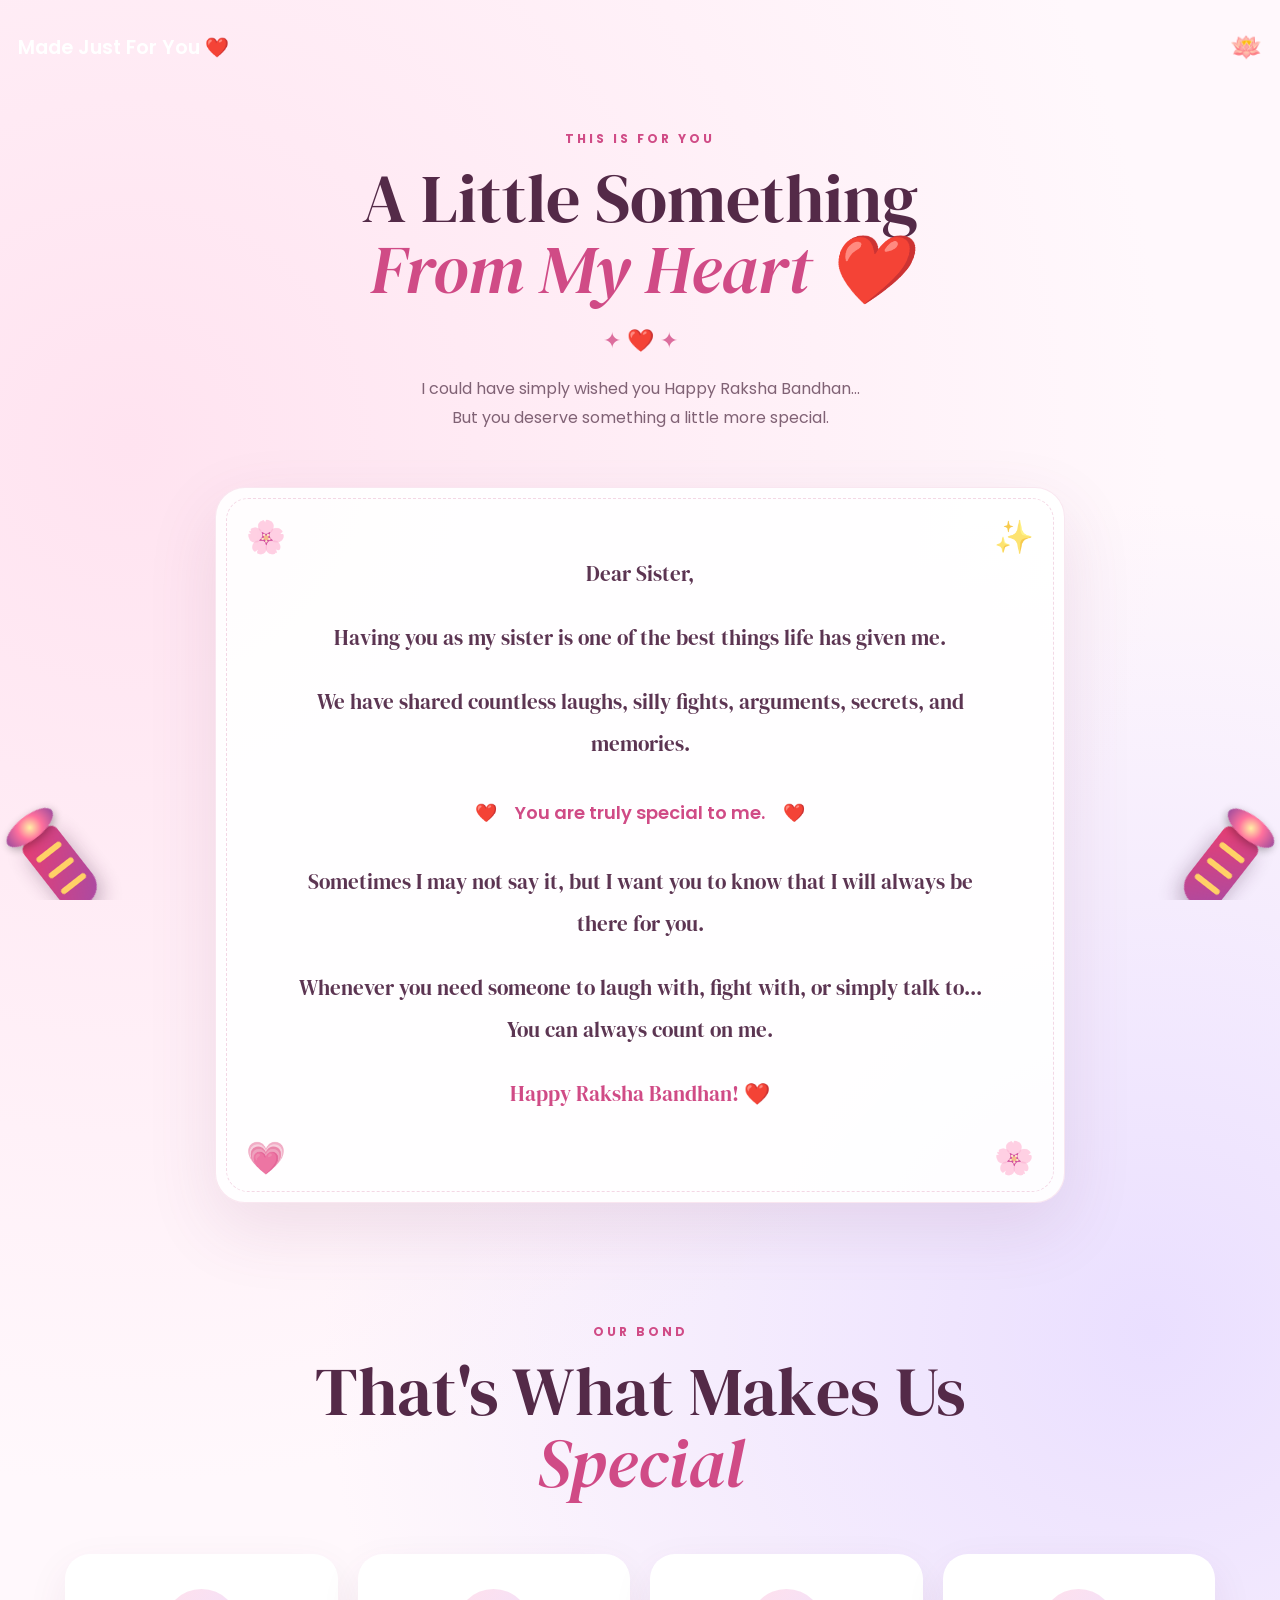
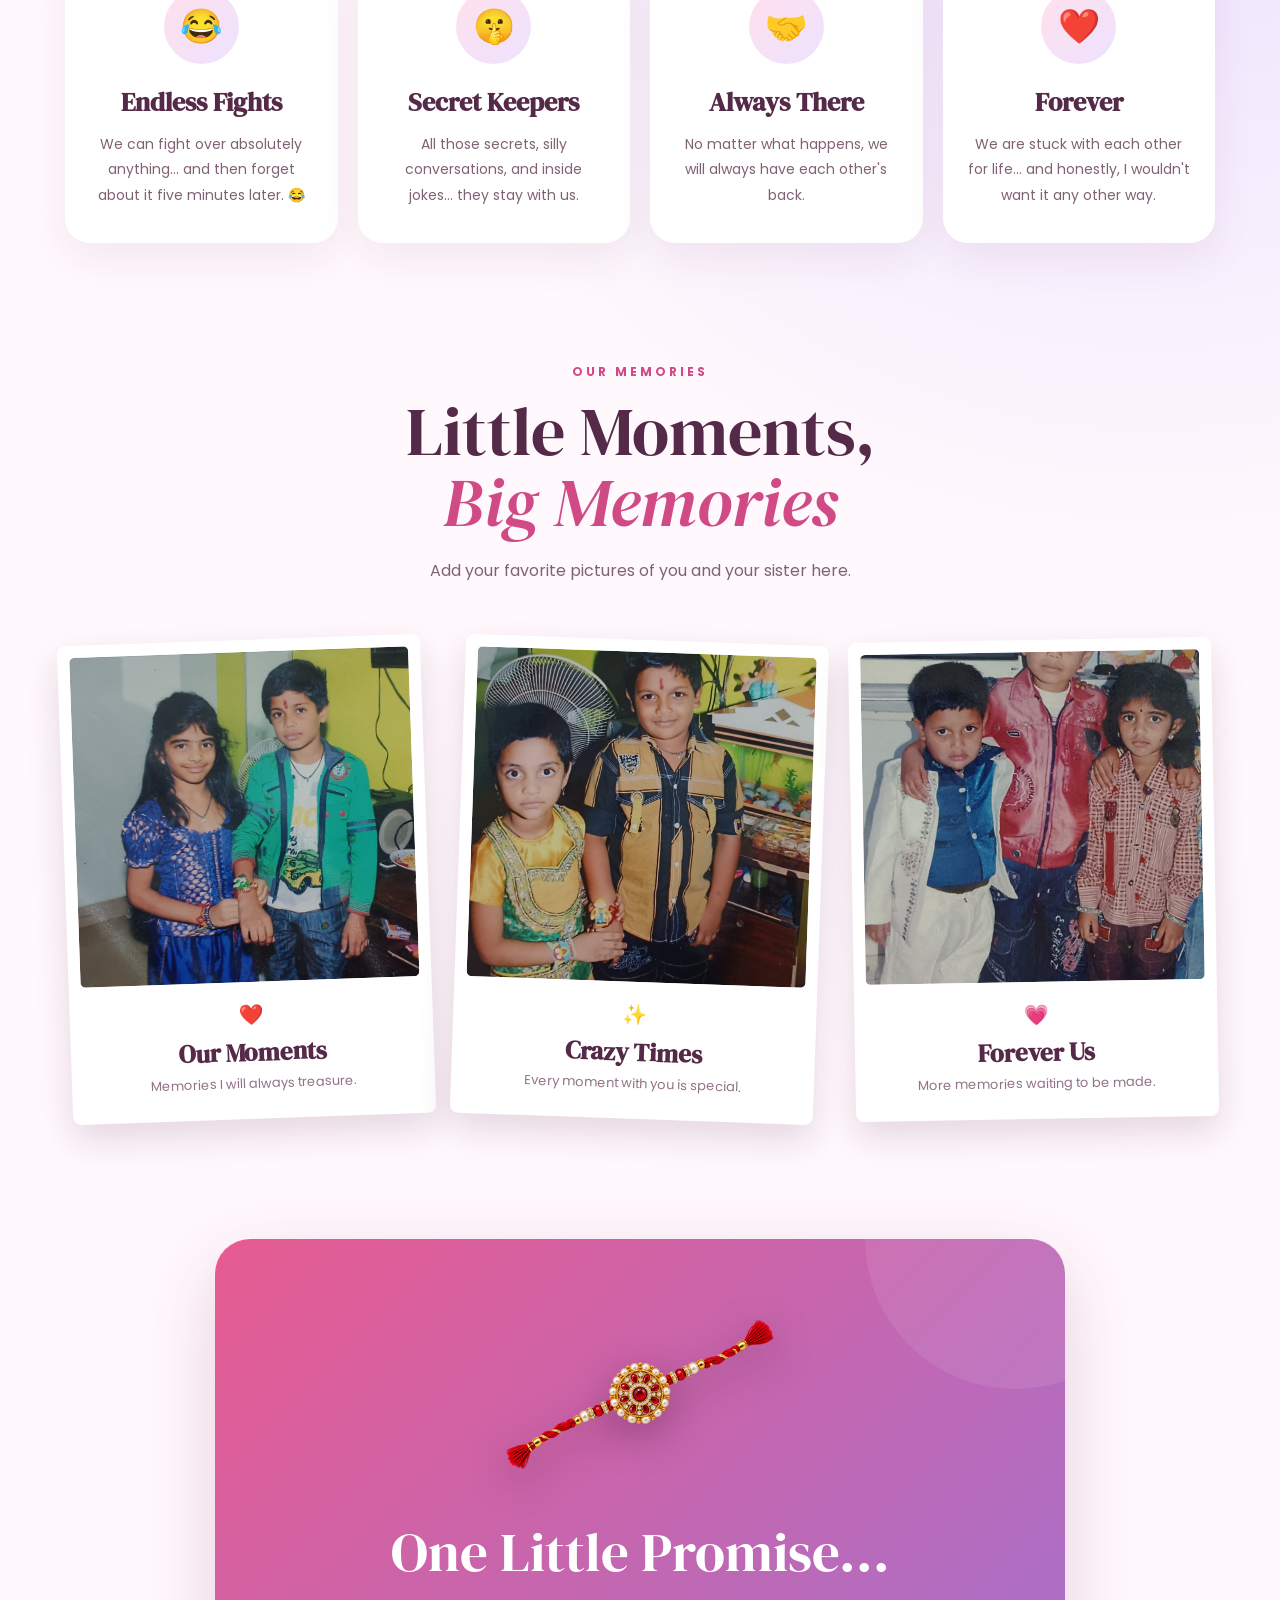
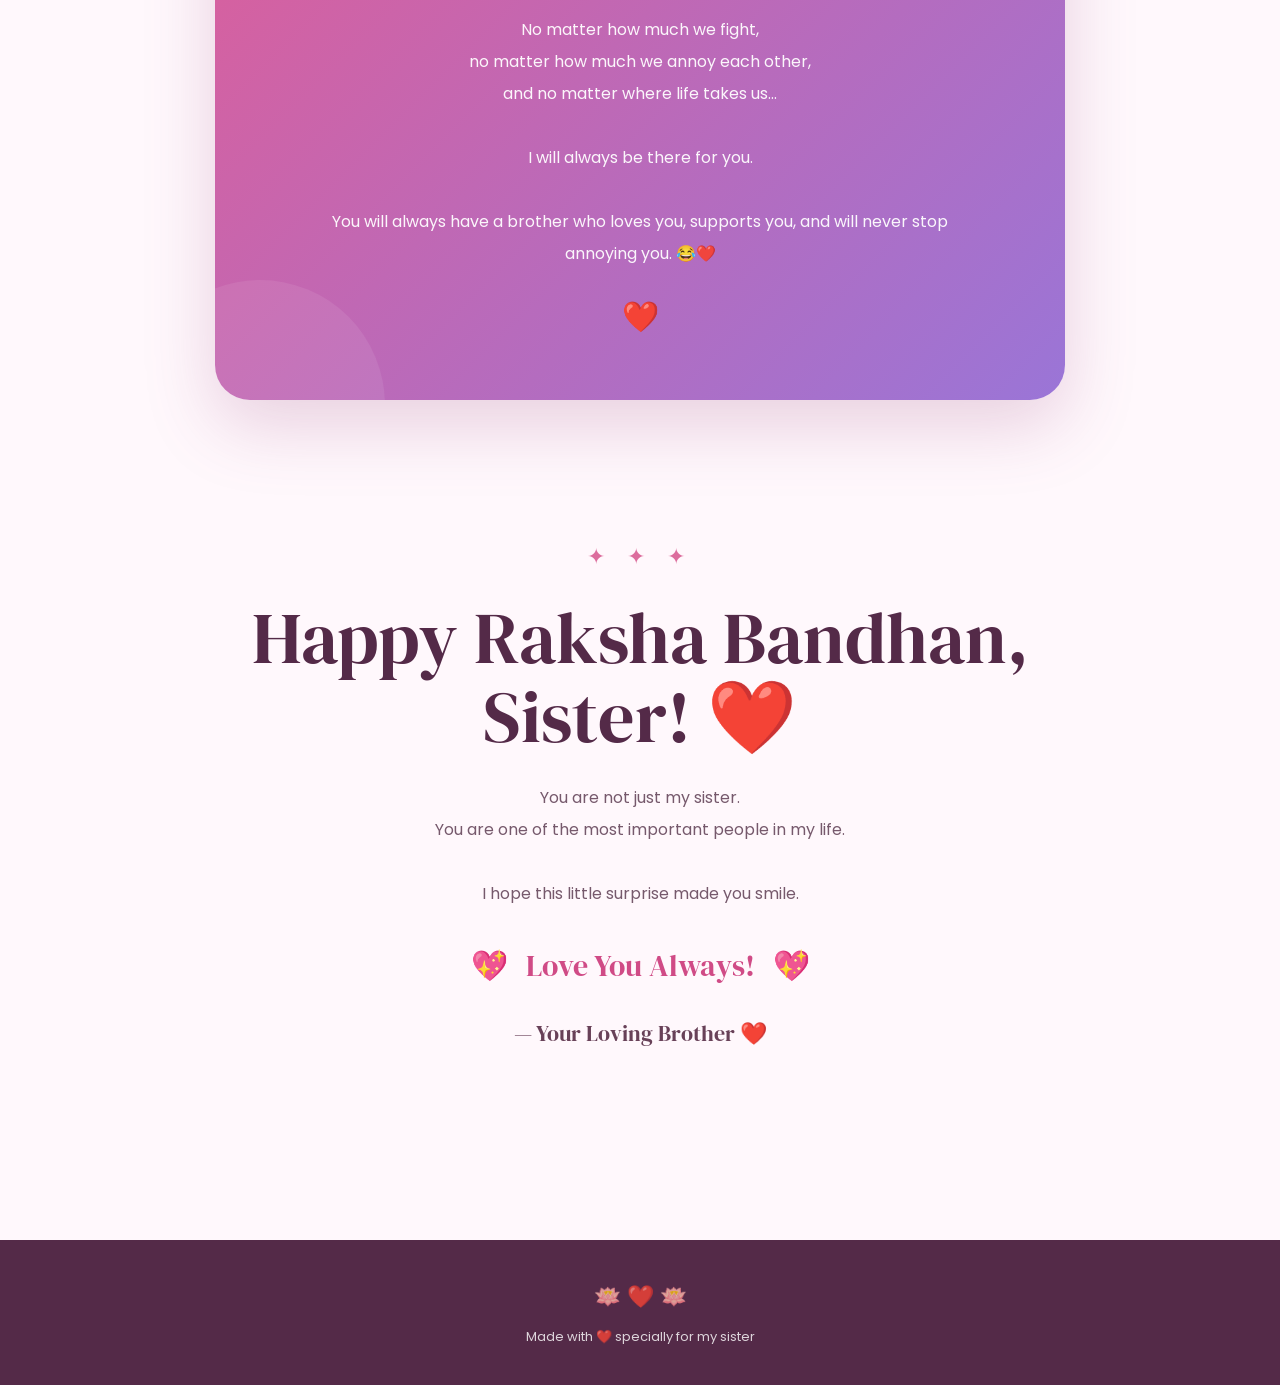
==== surprise.html @ 64386f57 "Create Raksha Bandhan surprise website" ====
<!DOCTYPE html>
<html lang="en">

<head>

    <meta charset="UTF-8">

    <meta
        name="viewport"
        content="width=device-width, initial-scale=1.0">

    <title>Your Surprise ❤️</title>

    <link
        rel="preconnect"
        href="https://fonts.googleapis.com">

    <link
        rel="preconnect"
        href="https://fonts.gstatic.com"
        crossorigin>

    <link
        href="https://fonts.googleapis.com/css2?family=DM+Serif+Display:ital@0;1&family=Poppins:wght@300;400;500;600;700&display=swap"
        rel="stylesheet">

    <!-- IMPORTANT -->
    <link
        rel="stylesheet"
        href="./styles.css">

</head>


<body>


    <!-- =================================================
         PARTY POPPER AREA
         JavaScript will create the confetti here
    ================================================== -->

    <div
        id="partyPopper"
        class="party-popper">

        <div class="popper popper-left">

            <div class="popper-body"></div>

            <div class="popper-opening"></div>

        </div>


        <div class="popper popper-right">

            <div class="popper-body"></div>

            <div class="popper-opening"></div>

        </div>


        <div class="confetti-container"></div>

    </div>



    <!-- =================================================
         FLOATING BACKGROUND
    ================================================== -->

    <div class="floating-elements">

        <span>❤️</span>
        <span>✨</span>
        <span>🌸</span>
        <span>💗</span>
        <span>✨</span>
        <span>🌸</span>
        <span>❤️</span>
        <span>💫</span>

    </div>



    <!-- =================================================
         NAVBAR
    ================================================== -->

    <nav class="navbar">

        <div class="logo">
            Made Just For You ❤️
        </div>

        <div class="nav-rakhi">
            🪷
        </div>

    </nav>



    <!-- =================================================
         MAIN
    ================================================== -->

    <main class="surprise-section">

        <div class="section-container">



            <!-- =================================================
                 INTRO
            ================================================== -->

            <section class="section-heading">

                <div class="section-label">
                    THIS IS FOR YOU
                </div>


                <h1>

                    A Little Something

                    <span>
                        From My Heart ❤️
                    </span>

                </h1>


                <div class="heading-line">
                    ✦ ❤️ ✦
                </div>


                <p class="section-description">

                    I could have simply wished you
                    Happy Raksha Bandhan...

                    <br>

                    But you deserve something
                    a little more special.

                </p>

            </section>



            <!-- =================================================
                 LETTER
            ================================================== -->

            <section class="letter-card">


                <!-- Decorations -->

                <div class="letter-decoration top-left">
                    🌸
                </div>

                <div class="letter-decoration top-right">
                    ✨
                </div>

                <div class="letter-decoration bottom-left">
                    💗
                </div>

                <div class="letter-decoration bottom-right">
                    🌸
                </div>



                <!-- Letter -->

                <div class="letter-content">


                    <p>
                        Dear Sister,
                    </p>


                    <p>

                        Having you as my sister is
                        one of the best things life
                        has given me.

                    </p>


                    <p>

                        We have shared countless
                        laughs, silly fights,
                        arguments, secrets,
                        and memories.

                    </p>


                    <div class="special-message">

                        <span>❤️</span>

                        You are truly special to me.

                        <span>❤️</span>

                    </div>


                    <p>

                        Sometimes I may not say it,
                        but I want you to know that
                        I will always be there for you.

                    </p>


                    <p>

                        Whenever you need someone
                        to laugh with, fight with,
                        or simply talk to...

                        <br>

                        You can always count on me.

                    </p>


                    <p class="letter-ending">

                        Happy Raksha Bandhan! ❤️

                    </p>

                </div>

            </section>



            <!-- =================================================
                 OUR BOND
            ================================================== -->

            <section class="bond-section">


                <div class="section-heading">

                    <div class="section-label">
                        OUR BOND
                    </div>


                    <h2>

                        That's What Makes Us

                        <span>
                            Special
                        </span>

                    </h2>

                </div>



                <div class="bond-cards">


                    <!-- Card 1 -->

                    <div class="bond-card">

                        <div class="bond-icon">
                            😂
                        </div>


                        <h3>
                            Endless Fights
                        </h3>


                        <p>

                            We can fight over
                            absolutely anything...

                            and then forget about it
                            five minutes later. 😂

                        </p>

                    </div>



                    <!-- Card 2 -->

                    <div class="bond-card">

                        <div class="bond-icon">
                            🤫
                        </div>


                        <h3>
                            Secret Keepers
                        </h3>


                        <p>

                            All those secrets,
                            silly conversations,
                            and inside jokes...

                            they stay with us.

                        </p>

                    </div>



                    <!-- Card 3 -->

                    <div class="bond-card">

                        <div class="bond-icon">
                            🤝
                        </div>


                        <h3>
                            Always There
                        </h3>


                        <p>

                            No matter what happens,
                            we will always have
                            each other's back.

                        </p>

                    </div>



                    <!-- Card 4 -->

                    <div class="bond-card">

                        <div class="bond-icon">
                            ❤️
                        </div>


                        <h3>
                            Forever
                        </h3>


                        <p>

                            We are stuck with each
                            other for life...

                            and honestly,
                            I wouldn't want it any other way.

                        </p>

                    </div>


                </div>

            </section>



            <!-- =================================================
                 MEMORIES
            ================================================== -->

            <section class="memory-section">


                <div class="section-heading">

                    <div class="section-label">
                        OUR MEMORIES
                    </div>


                    <h2>

                        Little Moments,

                        <span>
                            Big Memories
                        </span>

                    </h2>


                    <p class="section-description">

                        Add your favorite pictures
                        of you and your sister here.

                    </p>

                </div>



                <div class="memory-grid">


                    <!-- PHOTO 1 -->

                    <div class="memory-photo">

                        <div class="photo-frame">

                            <img
                                src="images/photo1.jpg"
                                alt="Beautiful memory">

                        </div>


                        <div class="photo-caption">

                            <span>
                                ❤️
                            </span>


                            <h3>
                                Our Moments
                            </h3>


                            <p>
                                Memories I will always treasure.
                            </p>

                        </div>

                    </div>



                    <!-- PHOTO 2 -->

                    <div class="memory-photo">

                        <div class="photo-frame">

                            <img
                                src="images/photo2.jpg"
                                alt="Beautiful memory">

                        </div>


                        <div class="photo-caption">

                            <span>
                                ✨
                            </span>


                            <h3>
                                Crazy Times
                            </h3>


                            <p>
                                Every moment with you is special.
                            </p>

                        </div>

                    </div>



                    <!-- PHOTO 3 -->

                    <div class="memory-photo">

                        <div class="photo-frame">

                            <img
                                src="images/photo3.jpg"
                                alt="Beautiful memory">

                        </div>


                        <div class="photo-caption">

                            <span>
                                💗
                            </span>


                            <h3>
                                Forever Us
                            </h3>


                            <p>
                                More memories waiting to be made.
                            </p>

                        </div>

                    </div>


                </div>

            </section>



            <!-- =================================================
                 ONE LITTLE PROMISE
            ================================================== -->

            <section class="promise-section">


                <div class="promise-card">


                    <!-- REAL RAKHI -->

                    <div class="promise-rakhi">

                        <img
                            src="images/rakhi.png"
                            alt="Traditional Raksha Bandhan Rakhi">

                    </div>



                    <h2>
                        One Little Promise...
                    </h2>



                    <p>

                        No matter how much we fight,

                        <br>

                        no matter how much we
                        annoy each other,

                        <br>

                        and no matter where life
                        takes us...

                        <br><br>

                        I will always be there for you.

                        <br><br>

                        You will always have a brother
                        who loves you, supports you,
                        and will never stop annoying you. 😂❤️

                    </p>



                    <div class="promise-heart">
                        ❤️
                    </div>


                </div>

            </section>



            <!-- =================================================
                 FINAL MESSAGE
            ================================================== -->

            <section class="final-section">


                <div class="final-decoration">
                    ✦ ✦ ✦
                </div>



                <h2>

                    Happy Raksha Bandhan,

                    <br>

                    Sister! ❤️

                </h2>



                <p>

                    You are not just my sister.

                    <br>

                    You are one of the most
                    important people in my life.

                    <br><br>

                    I hope this little surprise
                    made you smile.

                </p>



                <div class="final-message">

                    <span>💖</span>

                    Love You Always!

                    <span>💖</span>

                </div>



                <p class="signature">

                    — Your Loving Brother ❤️

                </p>


            </section>


        </div>

    </main>



    <!-- =================================================
         FOOTER
    ================================================== -->

    <footer>

        <div class="footer-rakhi">
            🪷 ❤️ 🪷
        </div>


        Made with ❤️ specially
        for my sister


    </footer>



    <!-- =================================================
         JAVASCRIPT
    ================================================== -->

    <script
        src="script.js">
    </script>


</body>

</html>
---- styles.css ----
/* =========================================================
   RAKSHA BANDHAN WEBSITE
   COMPLETE RESPONSIVE STYLES
   Desktop + Android + iPhone
========================================================= */


/* =========================================================
   RESET
========================================================= */

* {
    margin: 0;
    padding: 0;
    box-sizing: border-box;
}

html {
    width: 100%;
    min-height: 100%;
    scroll-behavior: smooth;
}

body {
    width: 100%;
    min-height: 100vh;

    overflow-x: hidden;

    font-family: "Poppins", sans-serif;

    background: #fff7fb;

    color: #542a48;
}

a {
    text-decoration: none;
    color: inherit;
}

img {
    max-width: 100%;
    display: block;
}


/* =========================================================
   FLOATING BACKGROUND ELEMENTS
========================================================= */

.floating-elements {
    position: fixed;

    inset: 0;

    width: 100%;
    height: 100%;

    overflow: hidden;

    pointer-events: none;

    z-index: 1;
}

.floating-elements span {
    position: absolute;

    bottom: -60px;

    font-size: 24px;

    opacity: 0.45;

    animation:
        floatUp
        12s
        linear
        infinite;
}

.floating-elements span:nth-child(1) {
    left: 5%;
    animation-duration: 12s;
}

.floating-elements span:nth-child(2) {
    left: 18%;
    animation-duration: 15s;
    animation-delay: 2s;
}

.floating-elements span:nth-child(3) {
    left: 31%;
    animation-duration: 13s;
    animation-delay: 4s;
}

.floating-elements span:nth-child(4) {
    left: 45%;
    animation-duration: 17s;
    animation-delay: 1s;
}

.floating-elements span:nth-child(5) {
    left: 58%;
    animation-duration: 14s;
    animation-delay: 3s;
}

.floating-elements span:nth-child(6) {
    left: 72%;
    animation-duration: 18s;
    animation-delay: 5s;
}

.floating-elements span:nth-child(7) {
    left: 84%;
    animation-duration: 13s;
    animation-delay: 2s;
}

.floating-elements span:nth-child(8) {
    left: 94%;
    animation-duration: 16s;
    animation-delay: 6s;
}

@keyframes floatUp {

    0% {
        transform:
            translateY(0)
            rotate(0deg);

        opacity: 0;
    }

    15% {
        opacity: 0.45;
    }

    80% {
        opacity: 0.45;
    }

    100% {
        transform:
            translateY(-120vh)
            rotate(360deg);

        opacity: 0;
    }
}


/* =========================================================
   NAVBAR
========================================================= */

.navbar {
    position: absolute;

    top: 0;
    left: 0;

    width: 100%;

    padding:
        28px clamp(20px, 7vw, 110px);

    display: flex;

    align-items: center;

    justify-content: space-between;

    z-index: 20;

    color: white;
}

.logo {
    font-size:
        clamp(15px, 1.5vw, 20px);

    font-weight: 600;

    white-space: nowrap;
}

.nav-rakhi {
    font-size: 26px;

    animation:
        gentleRotate
        4s
        ease-in-out
        infinite;
}

@keyframes gentleRotate {

    0%,
    100% {
        transform:
            rotate(-8deg);
    }

    50% {
        transform:
            rotate(8deg);
    }
}


/* =========================================================
   FIRST PAGE — HERO
========================================================= */

.hero {

    position: relative;

    width: 100%;

    min-height: 100vh;

    min-height: 100svh;

    display: flex;

    align-items: center;

    justify-content: center;

    text-align: center;

    padding:
        110px 20px 60px;

    color: white;

    overflow: hidden;

    background:

        radial-gradient(
            circle at 15% 20%,
            rgba(255,255,255,0.22),
            transparent 25%
        ),

        radial-gradient(
            circle at 85% 75%,
            rgba(255,255,255,0.16),
            transparent 28%
        ),

        linear-gradient(
            135deg,
            #ff7095 0%,
            #e85d9d 48%,
            #8f73d8 100%
        );
}


/* Large background circle */

.hero::before {

    content: "";

    position: absolute;

    width:
        min(520px, 55vw);

    height:
        min(520px, 55vw);

    border-radius: 50%;

    background:
        rgba(255,255,255,0.08);

    top: -220px;

    right: -150px;
}


/* Small background circle */

.hero::after {

    content: "";

    position: absolute;

    width:
        min(380px, 45vw);

    height:
        min(380px, 45vw);

    border-radius: 50%;

    background:
        rgba(255,255,255,0.07);

    bottom: -180px;

    left: -100px;
}


/* =========================================================
   HERO CONTENT
========================================================= */

.hero-content {

    position: relative;

    z-index: 5;

    width: 100%;

    max-width: 1000px;

    margin: auto;

    animation:
        heroAppear
        1s
        ease;
}

@keyframes heroAppear {

    from {
        opacity: 0;

        transform:
            translateY(25px);
    }

    to {
        opacity: 1;

        transform:
            translateY(0);
    }
}


/* =========================================================
   TOP DECORATION
========================================================= */

.top-decoration {

    margin-bottom: 24px;

    font-size:
        clamp(13px, 1.5vw, 18px);

    letter-spacing: 6px;

    opacity: 0.95;
}


/* =========================================================
   SMALL HEADING
========================================================= */

.small-heading {

    margin-bottom: 18px;

    font-size:
        clamp(10px, 1.2vw, 14px);

    font-weight: 600;

    letter-spacing: 4px;

    line-height: 1.5;
}


/* =========================================================
   MAIN TITLE
========================================================= */

.hero h1 {

    margin: 0;

    font-family:
        "DM Serif Display",
        serif;

    font-size:
        clamp(60px, 9vw, 105px);

    font-weight: 400;

    line-height: 0.95;

    text-shadow:
        0 8px 30px
        rgba(70,10,50,0.18);
}

.hero h1 span {

    display: block;

    margin-top: 12px;

    font-style: italic;

    color: white;
}


/* =========================================================
   RAKHI
========================================================= */

.rakhi-icon {

    width:
        clamp(210px, 24vw, 320px);

    height:
        clamp(170px, 19vw, 240px);

    margin:
        22px auto 12px;

    display: flex;

    align-items: center;

    justify-content: center;

    animation:
        rakhiFloat
        4s
        ease-in-out
        infinite;
}

.rakhi-icon img {

    width: 100%;

    height: 100%;

    object-fit: contain;

    filter:
        drop-shadow(
            0 15px 22px
            rgba(60,15,50,0.28)
        );

    transition:
        transform 0.4s ease;
}

.rakhi-icon img:hover {

    transform:
        scale(1.06)
        rotate(-2deg);
}

@keyframes rakhiFloat {

    0%,
    100% {
        transform:
            translateY(0);
    }

    50% {
        transform:
            translateY(-8px);
    }
}


/* =========================================================
   SISTER TITLE
========================================================= */

.hero h2 {

    margin:
        8px auto 18px;

    font-family:
        "DM Serif Display",
        serif;

    font-size:
        clamp(28px, 4vw, 46px);

    font-weight: 400;

    line-height: 1.2;
}


/* =========================================================
   DESCRIPTION
========================================================= */

.hero-description {

    width:
        min(700px, 100%);

    margin:
        0 auto;

    font-size:
        clamp(13px, 1.5vw, 17px);

    line-height: 1.8;

    color:
        rgba(255,255,255,0.94);
}

.special-line {

    margin-top: 22px;
}


/* =========================================================
   SURPRISE BUTTON
========================================================= */

.surprise-button {

    display: inline-flex;

    align-items: center;

    justify-content: center;

    gap: 10px;

    min-height: 56px;

    margin-top: 28px;

    padding:
        15px 30px;

    border-radius: 100px;

    background: white;

    color: #d44f8c;

    font-size: 16px;

    font-weight: 700;

    box-shadow:
        0 14px 35px
        rgba(0,0,0,0.20);

    transition:
        transform 0.25s ease,
        box-shadow 0.25s ease;
}

.surprise-button:hover {

    transform:
        translateY(-5px)
        scale(1.03);

    box-shadow:
        0 20px 45px
        rgba(0,0,0,0.25);
}

.surprise-button:active {

    transform:
        scale(0.96);
}

.surprise-button span {

    font-size: 20px;
}


/* =========================================================
   SECOND PAGE
========================================================= */

.surprise-section {

    position: relative;

    min-height: 100vh;

    padding:
        130px 20px 80px;

    background:

        radial-gradient(
            circle at 10% 10%,
            #ffe3f0,
            transparent 25%
        ),

        radial-gradient(
            circle at 90% 30%,
            #eadfff,
            transparent 25%
        ),

        #fff8fc;
}

.section-container {

    position: relative;

    z-index: 3;

    max-width: 1150px;

    margin: auto;
}


/* =========================================================
   SECOND PAGE HEADINGS
========================================================= */

.section-heading {

    text-align: center;

    margin-bottom: 55px;
}

.section-label {

    color: #d04b86;

    font-size: 12px;

    font-weight: 700;

    letter-spacing: 3px;

    margin-bottom: 15px;
}

.section-heading h1,
.section-heading h2 {

    font-family:
        "DM Serif Display",
        serif;

    font-size:
        clamp(42px, 6vw, 68px);

    line-height: 1.05;

    font-weight: 400;

    color: #542a48;
}

.section-heading h1 span,
.section-heading h2 span {

    display: block;

    color: #d04b86;

    font-style: italic;
}

.heading-line {

    margin-top: 18px;

    color: #dc6d9d;

    font-size: 22px;
}

.section-description {

    max-width: 650px;

    margin:
        18px auto 0;

    color: #806275;

    font-size: 16px;

    line-height: 1.8;
}


/* =========================================================
   LETTER CARD
========================================================= */

.letter-card {

    position: relative;

    max-width: 850px;

    margin: 0 auto;

    padding:
        65px 75px;

    background:
        rgba(255,255,255,0.92);

    border:
        1px solid
        rgba(220,120,170,0.18);

    border-radius: 30px;

    box-shadow:
        0 25px 70px
        rgba(125,61,110,0.12);

    overflow: hidden;
}

.letter-card::before {

    content: "";

    position: absolute;

    inset: 10px;

    border:
        1px dashed
        rgba(211,102,153,0.25);

    border-radius: 22px;

    pointer-events: none;
}

.letter-content {

    position: relative;

    z-index: 2;

    font-family:
        "DM Serif Display",
        serif;

    font-size: 21px;

    line-height: 2;

    text-align: center;

    color: #5c3552;
}

.letter-content p {

    margin-bottom: 22px;
}

.special-message {

    display: flex;

    align-items: center;

    justify-content: center;

    gap: 18px;

    margin:
        30px 0;

    font-family:
        "Poppins",
        sans-serif;

    font-size: 18px;

    font-weight: 600;

    color: #d04b86;
}

.special-message span {

    animation:
        heartBeat
        1.5s
        infinite;
}

@keyframes heartBeat {

    0%,
    100% {
        transform:
            scale(1);
    }

    25% {
        transform:
            scale(1.2);
    }

    50% {
        transform:
            scale(1);
    }

    75% {
        transform:
            scale(1.15);
    }
}

.letter-ending {

    color: #d04b86;
}


/* =========================================================
   LETTER DECORATIONS
========================================================= */

.letter-decoration {

    position: absolute;

    font-size: 32px;

    opacity: 0.7;

    z-index: 3;
}

.top-left {
    top: 25px;
    left: 30px;
}

.top-right {
    top: 25px;
    right: 30px;
}

.bottom-left {
    bottom: 20px;
    left: 30px;
}

.bottom-right {
    bottom: 20px;
    right: 30px;
}


/* =========================================================
   OUR BOND
========================================================= */

.bond-section {

    margin-top: 120px;
}

.bond-cards {

    display: grid;

    grid-template-columns:
        repeat(4, 1fr);

    gap: 20px;
}

.bond-card {

    background: white;

    padding:
        35px 25px;

    border-radius: 25px;

    text-align: center;

    box-shadow:
        0 15px 40px
        rgba(100,40,90,0.08);

    transition:
        transform 0.3s ease,
        box-shadow 0.3s ease;
}

.bond-card:hover {

    transform:
        translateY(-10px);

    box-shadow:
        0 25px 50px
        rgba(100,40,90,0.15);
}

.bond-icon {

    width: 75px;

    height: 75px;

    margin:
        0 auto 20px;

    display: flex;

    align-items: center;

    justify-content: center;

    border-radius: 50%;

    background:
        linear-gradient(
            135deg,
            #ffe0ec,
            #eee2ff
        );

    font-size: 34px;
}

.bond-card h3 {

    font-family:
        "DM Serif Display",
        serif;

    font-size: 26px;

    color: #542a48;

    margin-bottom: 12px;
}

.bond-card p {

    color: #806275;

    font-size: 14px;

    line-height: 1.8;
}


/* =========================================================
   MEMORIES
========================================================= */

.memory-section {

    margin-top: 120px;
}

.memory-grid {

    display: grid;

    grid-template-columns:
        repeat(3, 1fr);

    gap: 30px;
}

.memory-photo {

    background: white;

    padding:
        12px 12px 25px;

    border-radius: 8px;

    box-shadow:
        0 15px 35px
        rgba(80,30,70,0.15);

    transform:
        rotate(-2deg);

    transition:
        transform 0.4s ease,
        box-shadow 0.4s ease;

    cursor: pointer;
}

.memory-photo:nth-child(2) {

    transform:
        rotate(2deg);
}

.memory-photo:nth-child(3) {

    transform:
        rotate(-1deg);
}

.memory-photo:hover {

    transform:
        translateY(-12px)
        rotate(0deg)
        scale(1.03);

    box-shadow:
        0 25px 50px
        rgba(80,30,70,0.22);
}

.photo-frame {

    width: 100%;

    height: 330px;

    overflow: hidden;

    border-radius: 5px;

    background: #f5e8ef;
}

.photo-frame img {

    width: 100%;

    height: 100%;

    object-fit: cover;

    transition:
        transform 0.6s ease;
}

.memory-photo:hover
.photo-frame img {

    transform:
        scale(1.08);
}

.photo-caption {

    text-align: center;

    padding-top: 18px;
}

.photo-caption span {

    font-size: 20px;
}

.photo-caption h3 {

    font-family:
        "DM Serif Display",
        serif;

    font-size: 25px;

    color: #542a48;

    margin: 5px 0;
}

.photo-caption p {

    color: #927287;

    font-size: 13px;
}


/* =========================================================
   PROMISE SECTION
========================================================= */

.promise-section {

    margin-top: 120px;

    display: flex;

    justify-content: center;
}

.promise-card {

    position: relative;

    width: 100%;

    max-width: 850px;

    padding:
        60px 40px;

    text-align: center;

    border-radius: 35px;

    color: white;

    background:
        linear-gradient(
            135deg,
            #e65b91,
            #9a75d7
        );

    box-shadow:
        0 25px 70px
        rgba(150,65,125,0.22);

    overflow: hidden;
}

.promise-card::before {

    content: "";

    position: absolute;

    width: 300px;

    height: 300px;

    border-radius: 50%;

    background:
        rgba(255,255,255,0.08);

    top: -150px;

    right: -100px;
}

.promise-card::after {

    content: "";

    position: absolute;

    width: 250px;

    height: 250px;

    border-radius: 50%;

    background:
        rgba(255,255,255,0.08);

    bottom: -130px;

    left: -80px;
}


/* =========================================================
   PROMISE RAKHI
========================================================= */

.promise-rakhi {

    position: relative;

    z-index: 3;

    width: 270px;

    height: 190px;

    margin:
        0 auto 25px;

    display: flex;

    align-items: center;

    justify-content: center;

    animation:
        rakhiFloat
        4s
        ease-in-out
        infinite;
}

.promise-rakhi img {

    width: 100%;

    height: 100%;

    object-fit: contain;

    filter:
        drop-shadow(
            0 12px 20px
            rgba(50,10,40,0.35)
        );
}

.promise-card h2 {

    position: relative;

    z-index: 3;

    font-family:
        "DM Serif Display",
        serif;

    font-size:
        clamp(38px, 5vw, 55px);

    font-weight: 400;
}

.promise-card p {

    position: relative;

    z-index: 3;

    max-width: 650px;

    margin:
        25px auto 0;

    font-size: 16px;

    line-height: 2;

    color:
        rgba(255,255,255,0.94);
}

.promise-heart {

    position: relative;

    z-index: 3;

    margin-top: 25px;

    font-size: 30px;

    animation:
        heartBeat
        1.5s
        infinite;
}


/* =========================================================
   FINAL SECTION
========================================================= */

.final-section {

    padding:
        140px 20px 80px;

    text-align: center;
}

.final-decoration {

    color: #dc6d9d;

    font-size: 22px;

    letter-spacing: 8px;

    margin-bottom: 25px;
}

.final-section h2 {

    font-family:
        "DM Serif Display",
        serif;

    font-size:
        clamp(45px, 7vw, 72px);

    font-weight: 400;

    line-height: 1.1;

    color: #542a48;
}

.final-section > p {

    max-width: 650px;

    margin:
        25px auto;

    color: #76596c;

    font-size: 16px;

    line-height: 2;
}

.final-message {

    display: flex;

    align-items: center;

    justify-content: center;

    gap: 18px;

    margin-top: 35px;

    font-family:
        "DM Serif Display",
        serif;

    font-size: 30px;

    color: #d04b86;
}

.signature {

    font-family:
        "DM Serif Display",
        serif;

    font-size: 22px !important;

    color: #684158 !important;
}


/* =========================================================
   FOOTER
========================================================= */

footer {

    position: relative;

    z-index: 5;

    padding:
        35px 20px;

    text-align: center;

    background:
        #542a48;

    color:
        rgba(255,255,255,0.8);

    font-size: 13px;

    line-height: 2;
}

.footer-rakhi {

    font-size: 22px;

    margin-bottom: 5px;
}


/* =========================================================
   PARTY POPPERS
========================================================= */

.party-popper {

    position: fixed;

    inset: 0;

    width: 100%;

    height: 100%;

    pointer-events: none;

    overflow: hidden;

    z-index: 9999;
}

.popper {

    position: absolute;

    bottom: -120px;

    width: 65px;

    height: 115px;

    z-index: 10000;
}

.popper-left {

    left: 20px;

    transform:
        rotate(-38deg);

    animation:
        popperLeft
        0.8s
        cubic-bezier(.2,.8,.3,1)
        forwards;
}

.popper-right {

    right: 20px;

    transform:
        rotate(38deg);

    animation:
        popperRight
        0.8s
        cubic-bezier(.2,.8,.3,1)
        forwards;
}

.popper-body {

    position: absolute;

    bottom: 0;

    left: 12px;

    width: 42px;

    height: 85px;

    border-radius:
        8px 8px 20px 20px;

    background:
        linear-gradient(
            135deg,
            #e83e72,
            #a74ba5
        );

    box-shadow:
        0 8px 20px
        rgba(60,20,60,0.3);
}

.popper-body::before {

    content: "";

    position: absolute;

    left: 6px;

    right: 6px;

    top: 18px;

    height: 6px;

    border-radius: 10px;

    background:
        #ffd166;

    box-shadow:
        0 20px 0 #ffd166,
        0 40px 0 #ffd166;
}

.popper-opening {

    position: absolute;

    top: 8px;

    left: 5px;

    width: 56px;

    height: 24px;

    border-radius: 50%;

    background:
        radial-gradient(
            circle,
            #fff0a6,
            #ff709d 40%,
            #94499d 100%
        );

    box-shadow:
        0 3px 8px
        rgba(0,0,0,0.3);
}

@keyframes popperLeft {

    0% {
        bottom: -120px;
    }

    100% {
        bottom: -15px;
    }
}

@keyframes popperRight {

    0% {
        bottom: -120px;
    }

    100% {
        bottom: -15px;
    }
}


/* =========================================================
   CONFETTI
========================================================= */

.confetti-container {

    position: absolute;

    inset: 0;

    overflow: hidden;

    pointer-events: none;
}

.confetti {

    position: absolute;

    opacity: 0;

    animation:
        confettiFly
        2.2s
        cubic-bezier(.15,.75,.3,1)
        forwards;
}

@keyframes confettiFly {

    0% {

        opacity: 1;

        transform:
            translate(0, 0)
            rotate(0deg)
            scale(0.5);
    }

    30% {

        opacity: 1;
    }

    70% {

        opacity: 1;
    }

    100% {

        opacity: 0;

        transform:
            translate(
                var(--confetti-x),
                var(--confetti-y)
            )
            rotate(
                var(--confetti-rotate)
            )
            scale(1);
    }
}


/* =========================================================
   TABLET
========================================================= */

@media (max-width: 900px) {

    .bond-cards {

        grid-template-columns:
            repeat(2, 1fr);
    }

    .memory-grid {

        grid-template-columns:
            repeat(2, 1fr);
    }
}


/* =========================================================
   MOBILE — ANDROID + IPHONE
========================================================= */

@media (max-width: 600px) {

    body {

        width: 100%;

        overflow-x: hidden;
    }


    /* Navbar */

    .navbar {

        padding:
            18px 18px;
    }

    .logo {

        font-size: 14px;
    }

    .nav-rakhi {

        font-size: 22px;
    }


    /* Hero */

    .hero {

        min-height: 100svh;

        padding:
            90px 18px 35px;
    }


    .hero::before {

        width: 330px;

        height: 330px;

        top: -160px;

        right: -160px;
    }

    .hero::after {

        width: 250px;

        height: 250px;

        bottom: -130px;

        left: -120px;
    }


    /* Decorations */

    .top-decoration {

        margin-bottom: 18px;

        font-size: 12px;

        letter-spacing: 3px;
    }


    .small-heading {

        margin-bottom: 14px;

        font-size: 9px;

        letter-spacing: 2.5px;
    }


    /* Main heading */

    .hero h1 {

        font-size:
            clamp(52px, 17vw, 72px);

        line-height: 0.92;
    }

    .hero h1 span {

        margin-top: 8px;
    }


    /* Rakhi */

    .rakhi-icon {

        width:
            min(245px, 72vw);

        height:
            min(180px, 48vw);

        margin:
            18px auto 8px;
    }


    /* Sister heading */

    .hero h2 {

        font-size:
            clamp(25px, 7.5vw, 34px);

        margin:
            7px auto 15px;
    }


    /* Description */

    .hero-description {

        width: 100%;

        max-width: 360px;

        font-size: 13px;

        line-height: 1.7;
    }

    .special-line {

        margin-top: 15px;
    }


    /* Button */

    .surprise-button {

        width:
            min(300px, 90vw);

        min-height: 53px;

        margin-top: 22px;

        padding:
            14px 20px;

        font-size: 14px;
    }


    /* Floating decorations */

    .floating-elements span {

        font-size: 19px;

        opacity: 0.35;
    }


    /* =====================================================
       SECOND PAGE MOBILE
    ===================================================== */

    .surprise-section {

        padding:
            110px 15px 60px;
    }


    .section-heading {

        margin-bottom: 40px;
    }


    .section-heading h1,
    .section-heading h2 {

        font-size:
            42px;

        line-height: 1.08;
    }


    .section-description {

        font-size: 14px;

        line-height: 1.7;
    }


    /* Letter */

    .letter-card {

        padding:
            50px 25px;

        border-radius: 24px;
    }


    .letter-content {

        font-size: 18px;

        line-height: 1.9;
    }


    .letter-decoration {

        font-size: 24px;
    }


    .special-message {

        font-size: 15px;

        gap: 10px;
    }


    /* Bond cards */

    .bond-section {

        margin-top: 80px;
    }


    .bond-cards {

        grid-template-columns: 1fr;

        gap: 18px;
    }


    .bond-card {

        padding:
            30px 22px;
    }


    /* Memories */

    .memory-section {

        margin-top: 80px;
    }


    .memory-grid {

        grid-template-columns: 1fr;

        gap: 25px;
    }


    .memory-photo,
    .memory-photo:nth-child(2),
    .memory-photo:nth-child(3) {

        transform:
            rotate(0deg);
    }


    .photo-frame {

        height: 300px;
    }


    /* Promise */

    .promise-section {

        margin-top: 80px;
    }


    .promise-card {

        padding:
            50px 25px;

        border-radius: 28px;
    }


    .promise-rakhi {

        width: 230px;

        height: 170px;
    }


    .promise-card h2 {

        font-size:
            40px;
    }


    .promise-card p {

        font-size: 14px;

        line-height: 1.9;
    }


    /* Final */

    .final-section {

        padding:
            100px 15px 60px;
    }


    .final-section h2 {

        font-size:
            48px;
    }


    .final-message {

        font-size:
            24px;

        gap: 10px;
    }


    /* Party poppers */

    .popper-left {

        left: -10px;
    }

    .popper-right {

        right: -10px;
    }
}


/* =========================================================
   SMALL PHONES
========================================================= */

@media (max-width: 380px) {

    .hero {

        padding:
            85px 14px 25px;
    }


    .navbar {

        padding:
            16px 14px;
    }


    .logo {

        font-size: 13px;
    }


    .nav-rakhi {

        font-size: 20px;
    }


    .top-decoration {

        font-size: 10px;

        letter-spacing: 2px;
    }


    .small-heading {

        font-size: 8px;

        letter-spacing: 2px;
    }


    .hero h1 {

        font-size:
            50px;
    }


    .rakhi-icon {

        width: 210px;

        height: 155px;
    }


    .hero h2 {

        font-size:
            25px;
    }


    .hero-description {

        font-size:
            12px;
    }


    .surprise-button {

        width: 90%;

        font-size:
            13px;
    }


    .section-heading h1,
    .section-heading h2 {

        font-size:
            36px;
    }


    .letter-card {

        padding:
            45px 20px;
    }


    .letter-content {

        font-size:
            17px;
    }


    .photo-frame {

        height:
            260px;
    }


    .promise-rakhi {

        width:
            210px;

        height:
            155px;
    }
}


/* =========================================================
   LANDSCAPE PHONE
========================================================= */

@media (max-height: 600px)
and (orientation: landscape) {

    .hero {

        min-height:
            100svh;

        padding:
            70px 25px 25px;
    }


    .navbar {

        padding:
            12px 25px;
    }


    .top-decoration {

        margin-bottom:
            8px;
    }


    .small-heading {

        margin-bottom:
            8px;
    }


    .hero h1 {

        font-size:
            clamp(40px, 9vw, 65px);
    }


    .rakhi-icon {

        width:
            170px;

        height:
            110px;

        margin:
            8px auto 3px;
    }


    .hero h2 {

        font-size:
            24px;

        margin:
            4px auto 8px;
    }


    .hero-description {

        font-size:
            12px;

        line-height:
            1.5;
    }


    .surprise-button {

        min-height:
            45px;

        margin-top:
            12px;

        padding:
            10px 20px;

        font-size:
            13px;
    }
}


/* =========================================================
   IPHONE SAFE AREA
========================================================= */

@supports (padding: env(safe-area-inset-bottom)) {

    .hero {

        padding-bottom:
            calc(
                35px +
                env(safe-area-inset-bottom)
            );
    }


    .navbar {

        padding-left:
            max(
                18px,
                env(safe-area-inset-left)
            );

        padding-right:
            max(
                18px,
                env(safe-area-inset-right)
            );
    }
}


/* =========================================================
   REDUCED MOTION
========================================================= */

@media (prefers-reduced-motion: reduce) {

    *,
    *::before,
    *::after {

        animation-duration:
            0.01ms !important;

        animation-iteration-count:
            1 !important;

        scroll-behavior:
            auto !important;
    }
}
/* =====================================================
   MUSIC BUTTON
===================================================== */

.music-button {
    position: fixed;

    right: 22px;
    bottom: 22px;

    width: 52px;
    height: 52px;

    border: none;
    border-radius: 50%;

    background: rgba(255, 255, 255, 0.95);

    color: #d44f8c;

    font-size: 22px;

    display: flex;
    align-items: center;
    justify-content: center;

    cursor: pointer;

    z-index: 99999;

    box-shadow:
        0 8px 25px
        rgba(0, 0, 0, 0.2);

    transition:
        transform 0.25s ease,
        box-shadow 0.25s ease;
}

.music-button:hover {
    transform: scale(1.1);

    box-shadow:
        0 12px 30px
        rgba(0, 0, 0, 0.25);
}

.music-button.playing {
    animation:
        musicPulse
        1.5s
        ease-in-out
        infinite;
}

@keyframes musicPulse {

    0%,
    100% {
        transform: scale(1);
    }

    50% {
        transform: scale(1.08);
    }
}


/* Mobile */

@media (max-width: 600px) {

    .music-button {
        right: 16px;
        bottom: 16px;

        width: 48px;
        height: 48px;

        font-size: 20px;
    }
}
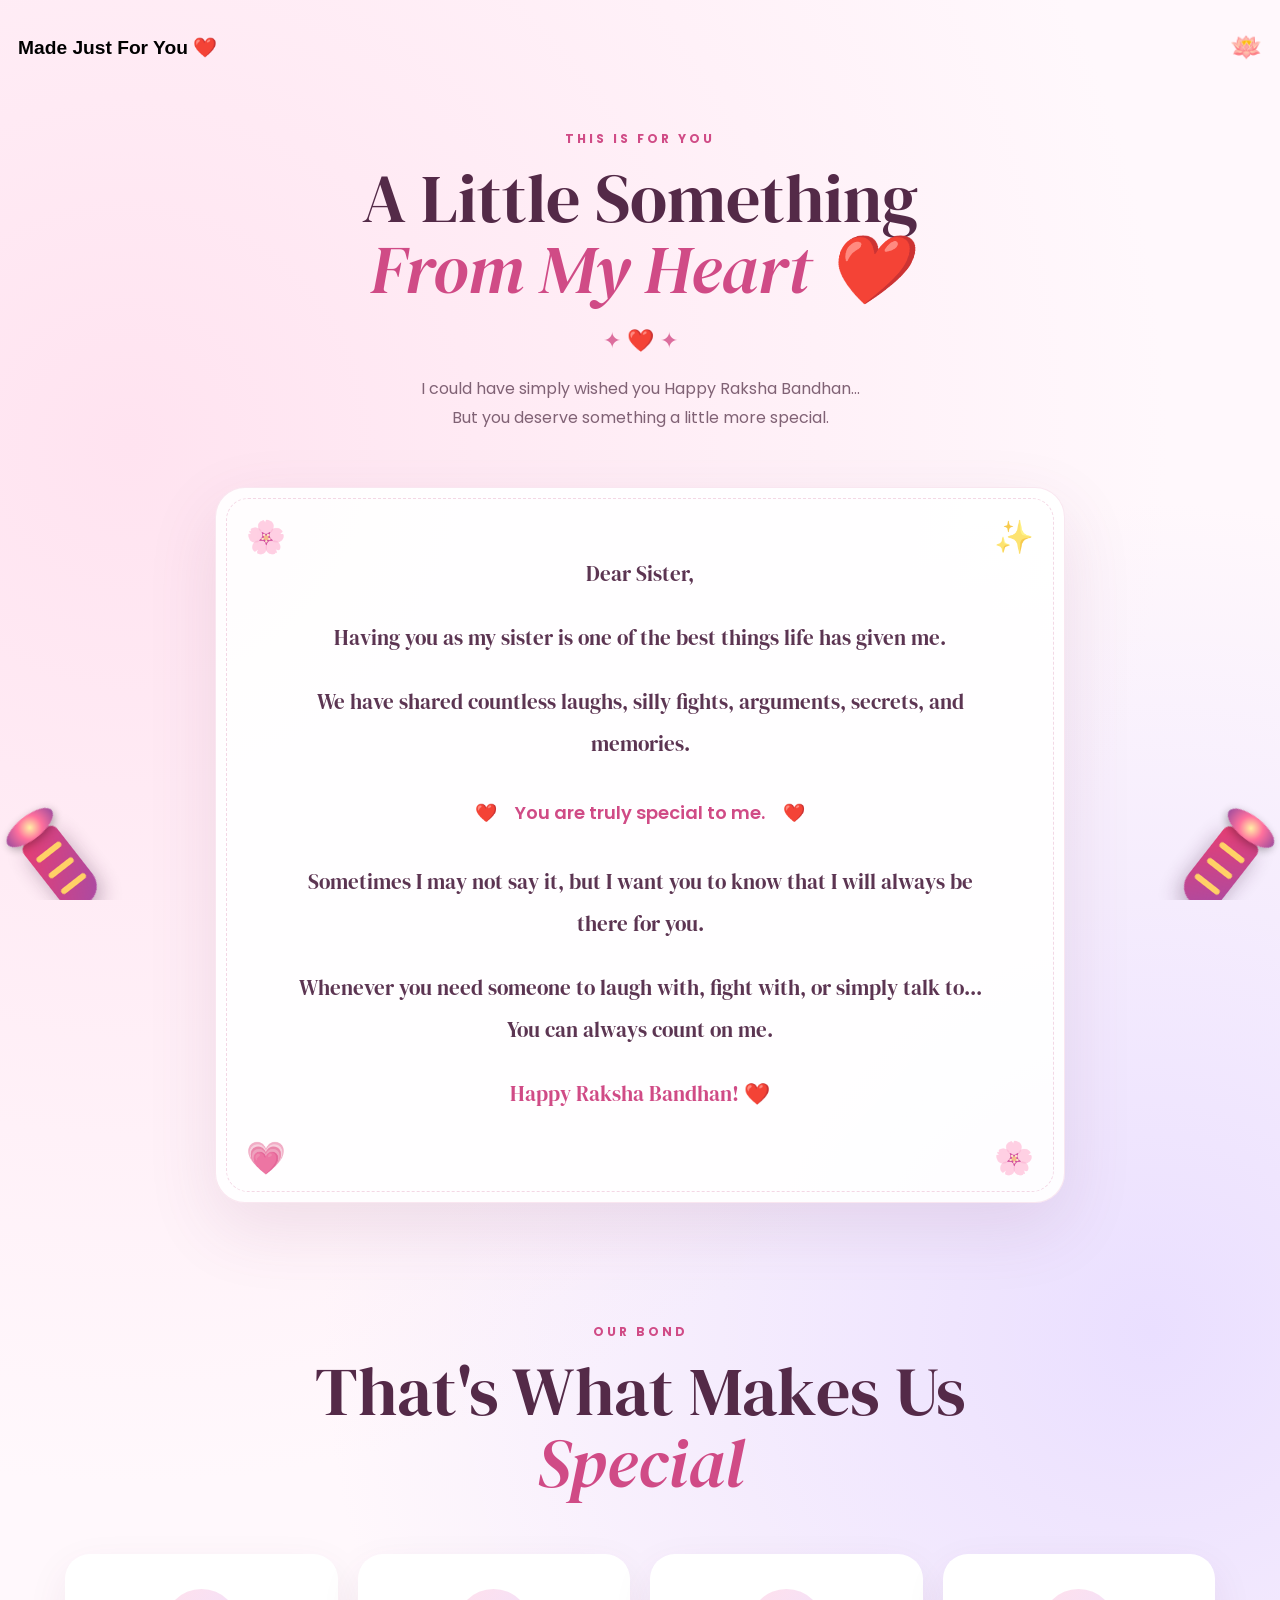
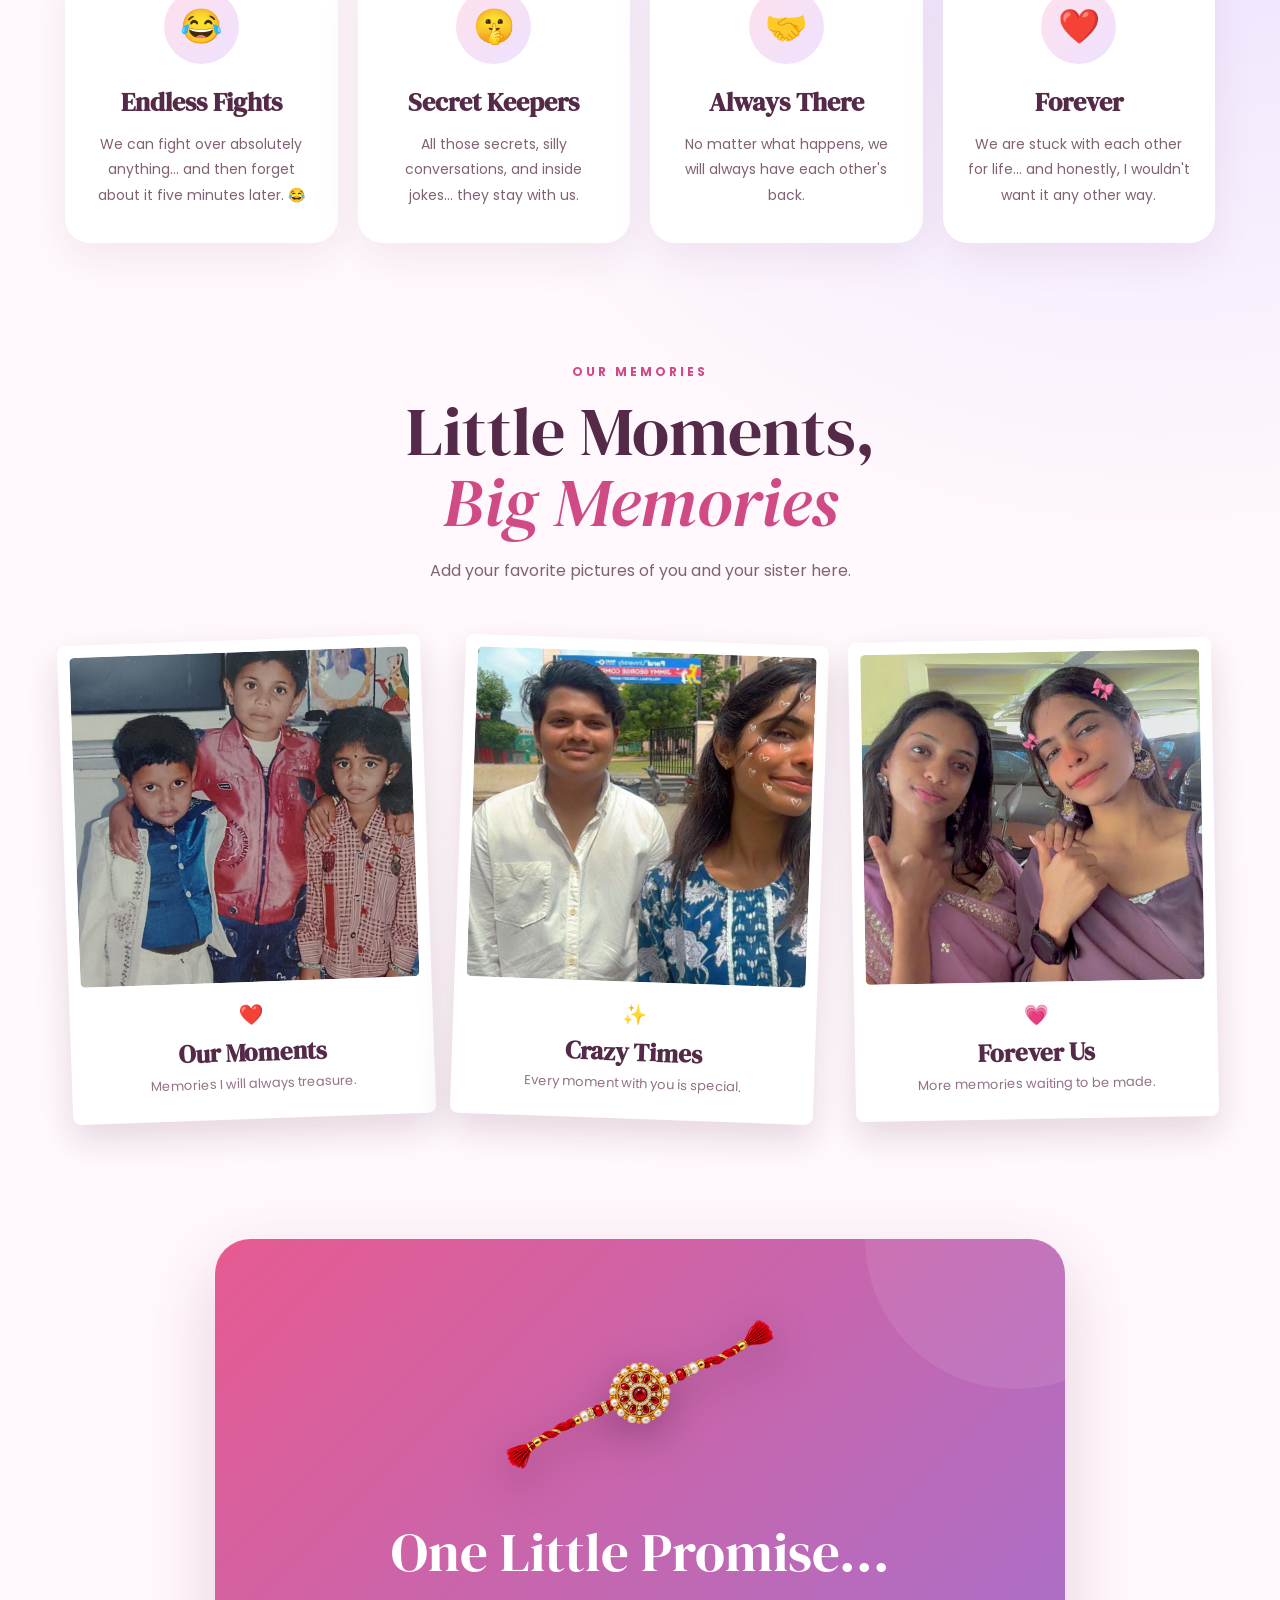
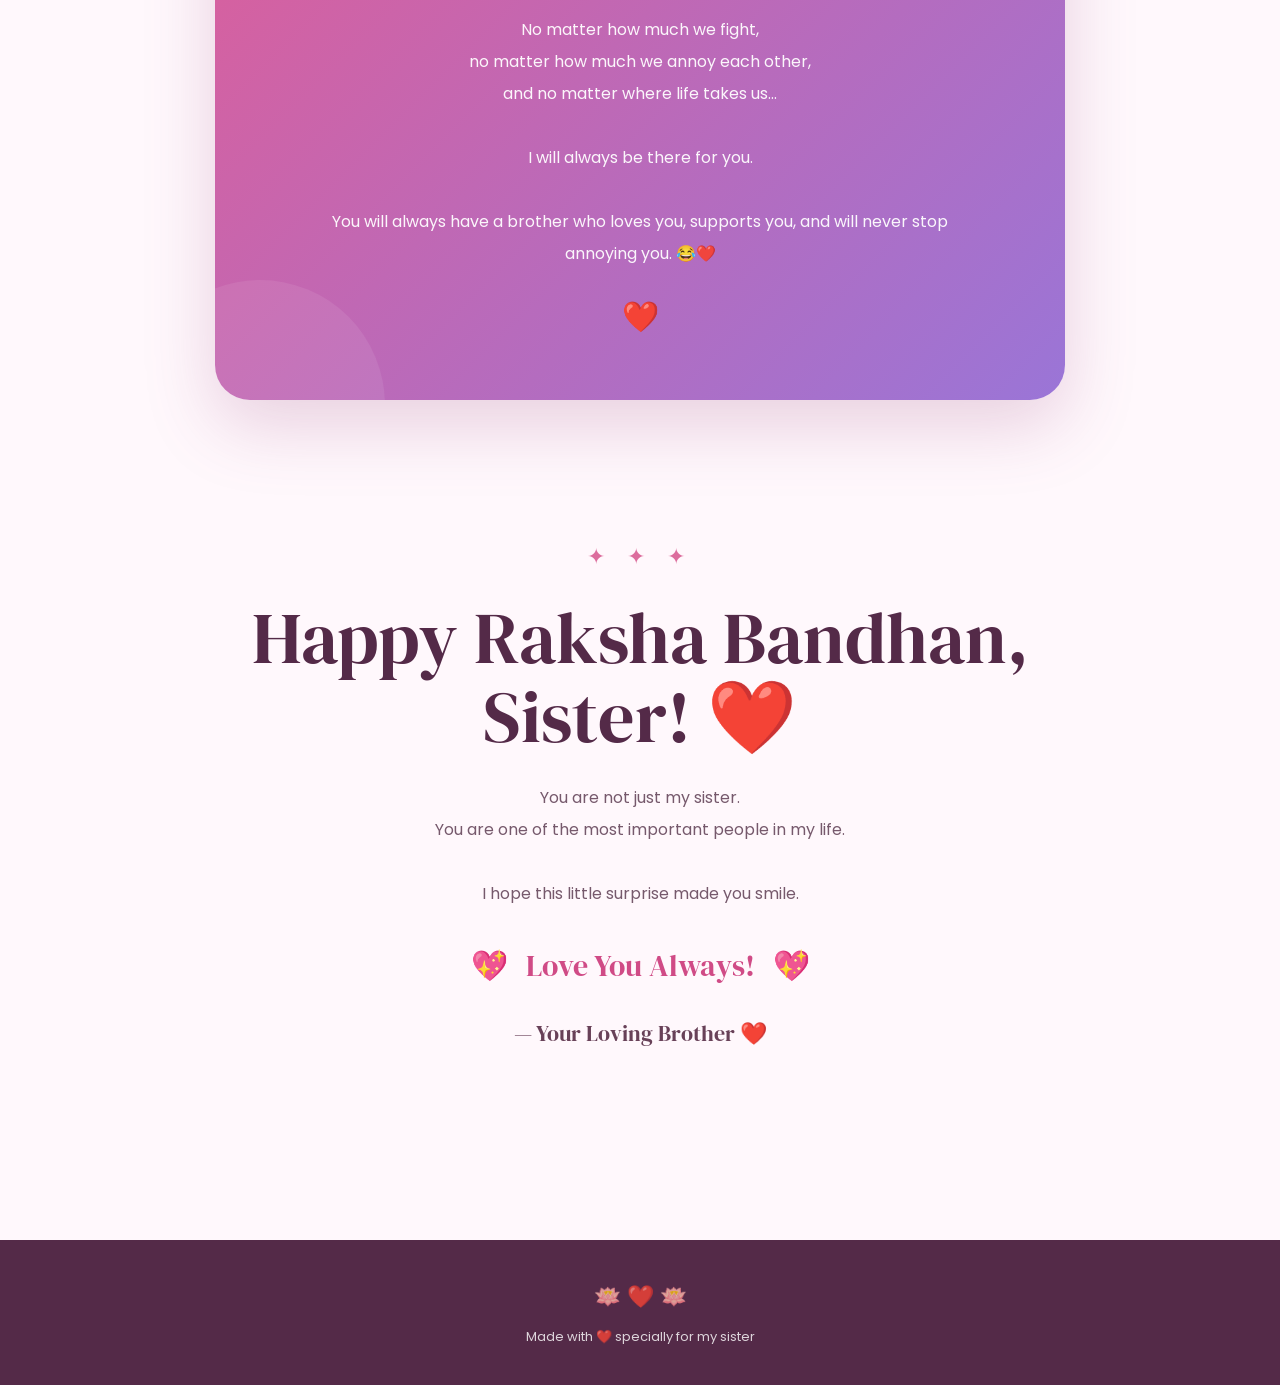
==== commit bba73d40: "Update website" ====
--- a/surprise.html
+++ b/surprise.html
@@ -93,7 +93,7 @@
 
     <nav class="navbar">
 
-        <div class="logo">
+        <div class="logi">
             Made Just For You ❤️
         </div>
 
--- a/styles.css
+++ b/styles.css
@@ -188,6 +188,18 @@
     font-weight: 600;
 
     white-space: nowrap;
+}
+
+.logi{
+    font-size:
+        clamp(15px, 1.5vw, 20px);
+
+    font-weight: 600;
+    font-family: Impact, Haettenschweiler, 'Arial Narrow Bold', sans-serif;
+
+    white-space: nowrap;
+    color: black;
+    
 }
 
 .nav-rakhi {
